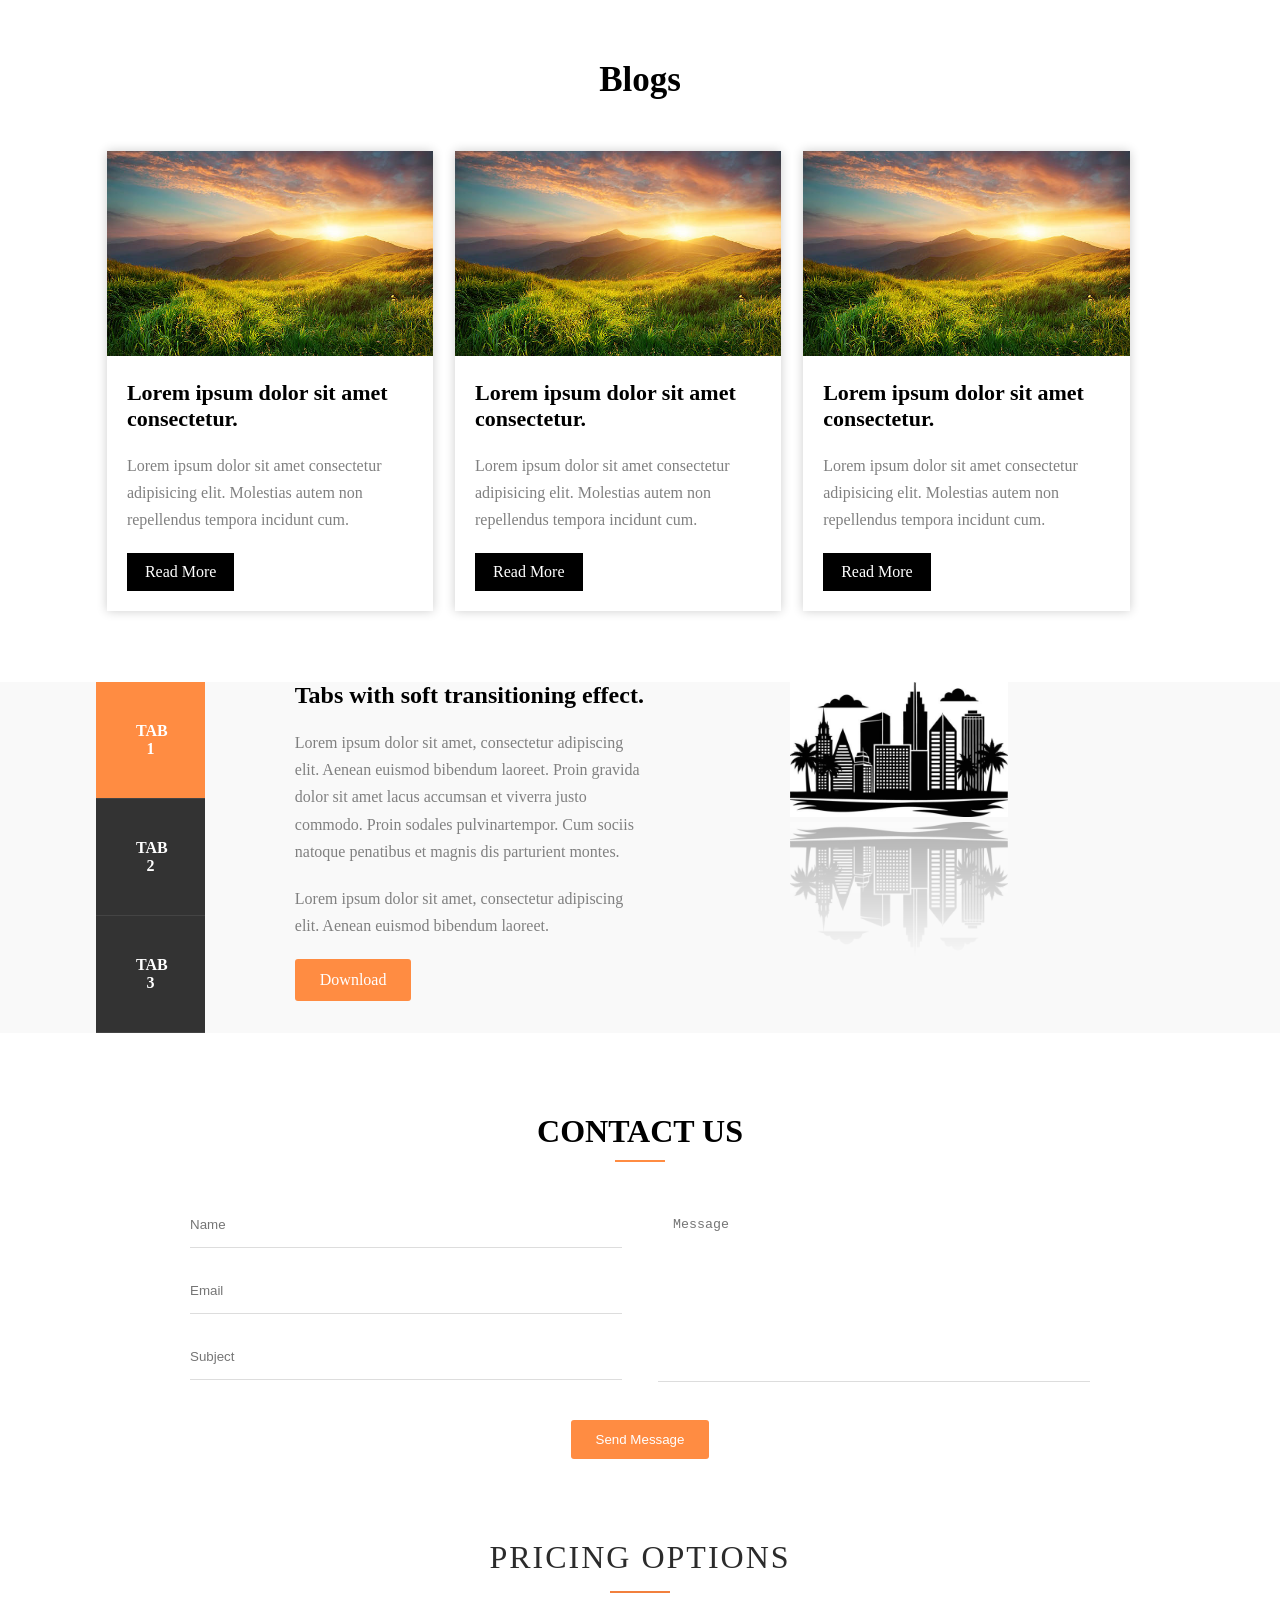
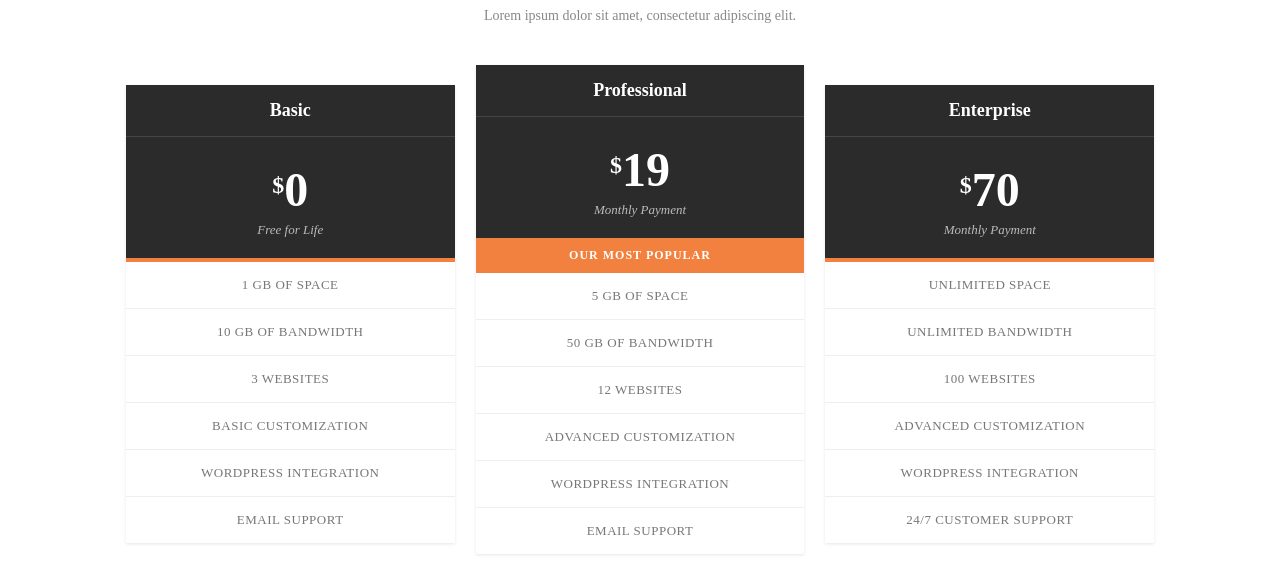
==== css sections/index.html @ 05d9689a "Add files via upload" ====
<!DOCTYPE html>
<html lang="en">
<head>
    <meta charset="UTF-8">
    <meta name="viewport" content="width=device-width, initial-scale=1.0">
    <title>Document</title>

    <link rel="stylesheet" href="css/style.css">

</head>
<body>
   <section class="blogs">

    <h2>Blogs</h2>

    <div class="container">

        <div class="card">
            <img src="images/nature.jpg" alt="">

            <div class="content">
                <h3>Lorem ipsum dolor sit amet consectetur.</h3>

                <p>
                    Lorem ipsum dolor sit amet consectetur adipisicing elit.
                    Molestias autem non repellendus tempora incidunt cum.
                </p>

                <a href="#">Read More</a>
            </div>
        </div><!--

     --><div class="card">
            <img src="images/nature.jpg" alt="">

            <div class="content">
                <h3>Lorem ipsum dolor sit amet consectetur.</h3>

                <p>
                    Lorem ipsum dolor sit amet consectetur adipisicing elit.
                    Molestias autem non repellendus tempora incidunt cum.
                </p>

                <a href="">Read More</a>
            </div>
        </div><!--

     --><div class="card">
            <img src="images/nature.jpg" alt="">

            <div class="content">
                <h3>Lorem ipsum dolor sit amet consectetur.</h3>

                <p>
                    Lorem ipsum dolor sit amet consectetur adipisicing elit.
                    Molestias autem non repellendus tempora incidunt cum.
                </p>

                <a href="">Read More</a>
            </div>
        </div>
    </div>
</section>

 <section class="tabs-section">
    <div class="container">
        <div class="tabs-menu">
            <div class="tab-item active">TAB 1</div>
            <div class="tab-item">TAB 2</div>
            <div class="tab-item">TAB 3</div>
        </div><!-- 
        --><div class="tab-content">
            <h2>Tabs with soft transitioning effect.</h2>
            <p>
             Lorem ipsum dolor sit amet, consectetur adipiscing elit. Aenean euismod 
             bibendum laoreet. Proin gravida dolor sit amet lacus accumsan et viverra 
             justo commodo. Proin sodales pulvinartempor. Cum sociis natoque 
             penatibus et magnis dis parturient montes.</p>
            <p>
              Lorem ipsum dolor sit amet, consectetur adipiscing elit. Aenean euismod 
              bibendum laoreet.</p>
            <a href="#" class="btn-common">Download</a>
        </div><!-- 
        --><div class="tab-image">
            <img src="images/cities.jpg" alt="Cityscape">
        </div>
    </div>
</section>

<section class="contact-section">
    <div class="container">
        <div class="contact-header">
            <h2>CONTACT US</h2>
            <hr class="contact-line"></div>
        </div>
        
        <form class="contact-form">
            <div class="form-left">
                <input type="text" placeholder="Name">
                <input type="email" placeholder="Email">
                <input type="text" placeholder="Subject">
            </div>
            <div class="form-right">
                <textarea placeholder="Message"></textarea>
            </div>
            <div class="form-footer"><button type="button" class="btn-common">Send Message</button></div>
        </form>
    </div>
</section>


<section class="pricing-section">
  <div class="pricing-wrapper">
 
    <div class="header">
      <h1>PRICING OPTIONS</h1>
      <div class="line"></div>
      <p>Lorem ipsum dolor sit amet, consectetur adipiscing elit.</p>
    </div>
 
    <div class="pricing-container">
 
      <div class="plan">
        <div class="plan-header">Basic</div>
        <div class="plan-price">
          <div class="amount"><span class="dollar">$</span>0</div>
          <div class="caption">Free for Life</div>
        </div>
        <div class="plan-border"></div>
        <ul>
          <li>1 GB OF SPACE</li>
          <li>10 GB OF BANDWIDTH</li>
          <li>3 WEBSITES</li>
          <li>BASIC CUSTOMIZATION</li>
          <li>WORDPRESS INTEGRATION</li>
          <li>EMAIL SUPPORT</li>
        </ul>
      </div><!--
 
      --><div class="plan featured">
        <div class="plan-header">Professional</div>
        <div class="plan-price">
          <div class="amount"><span class="dollar">$</span>19</div>
          <div class="caption">Monthly Payment</div>
        </div>
        <div class="plan-badge">OUR MOST POPULAR</div>
        <ul>
          <li>5 GB OF SPACE</li>
          <li>50 GB OF BANDWIDTH</li>
          <li>12 WEBSITES</li>
          <li>ADVANCED CUSTOMIZATION</li>
          <li>WORDPRESS INTEGRATION</li>
          <li>EMAIL SUPPORT</li>
        </ul>
      </div><!--
 
      --><div class="plan">
        <div class="plan-header">Enterprise</div>
        <div class="plan-price">
          <div class="amount"><span class="dollar">$</span>70</div>
          <div class="caption">Monthly Payment</div>
        </div>
        <div class="plan-border"></div>
        <ul>
          <li>UNLIMITED SPACE</li>
          <li>UNLIMITED BANDWIDTH</li>
          <li>100 WEBSITES</li>
          <li>ADVANCED CUSTOMIZATION</li>
          <li>WORDPRESS INTEGRATION</li>
          <li>24/7 CUSTOMER SUPPORT</li>
        </ul>
      </div>
 
    </div>
 
  </div>
</section>
</body>
</html>
---- css sections/css/style.css ----
*{
    margin:0;
    padding:0;
    box-sizing:border-box;
}

.blogs{
    margin:60px auto;
}

.blogs h2{
    text-align:center;
    margin-bottom:40px;
    font-size:35px;
}

.container{
       width: 90%;
       margin: auto
}

.card{
    display: inline-block;
    width:30%;
    margin: 1%;
    background:white;
    box-shadow:0 0 10px rgba(0,0,0,.2);
}

.card img{
    width:100%;
}

.content{
    padding:20px;
}

.content h3{
    margin-bottom:20px;
    font-size:22px;
}

.content p{
    color:gray;
    line-height:1.7;
    margin-bottom:20px;
}

.content a{
    display:inline-block;
    background:black;
    color:white;
    text-decoration:none;
    padding:10px 18px;
}


.container {
    width: 85%;    
    margin: 0 auto; 
}

.tabs-section {
    background-color: #f9f9f9; 
}

.tabs-menu {
    display: inline-block;
    vertical-align: top;
    width: 10%; 
    font-size: 16px;
}

.tab-item {
    padding: 40px; 
    background-color: #333;
    color: white;
    font-weight: bold;
    border-bottom: 1px solid #444;
    text-align: center;
    cursor: pointer;
}

.tab-item.active {
    background-color: #ff8c42;
}

.tab-content {
    display: inline-block;
    vertical-align: top;
    width: 40%;
    margin-left: 50px;
    padding: 0 40px; 
    font-size: 16px;
}

.tab-content h2 { margin-bottom: 20px; }
.tab-content p { color: gray; line-height: 1.7; margin-bottom: 20px; }

.btn-common {
    display: inline-block;
    background: #ff8c42;
    color: white;
    border: none;
    border-radius: 3px;
    text-decoration: none;
    padding: 12px 25px;
}

.tab-image {
    display: inline-block;
    vertical-align: middle;
    width: 20%; 
    margin-left: 100px;
    padding-bottom: 120px; 
}

.tab-image img {
    width: 100%; 
    -webkit-box-reflect: below 5px linear-gradient(transparent, rgba(0,0,0,0.3));
    box-reflect: below 5px linear-gradient(transparent, rgba(0,0,0,0.3));
}

.contact-section {
    padding: 80px 0;
    text-align: center;
}

.contact-header h2 
{    font-size: 32px;
     margin-bottom: 10px; 
}

.contact-line {
    border: none;
    height: 2px;
    background-color: #ff8c42;
    width: 50px;
    margin: 0 auto 40px;
}

.contact-form {
    font-size: 0;
    max-width: 900px;
    margin: 0 auto;
    text-align: left;
}

.form-left, .form-right, .form-footer {
    display: inline-block;
    vertical-align: top;
    font-size: 16px;
}

.form-left { width: 48%; margin-right: 4%; }
.form-right { width: 48%; }

.form-left input {
    width: 100%;
    padding: 15px 0;
    margin-bottom: 20px;
    border: none;
    border-bottom: 1px solid #ddd;
    outline: none;
}

.form-right textarea {
    width: 100%;
    height: 180px;
    padding: 15px;
    border: none;
    border-bottom: 1px solid #ddd;
    outline: none;
    resize: none;
}

.form-footer 
{ 
width: 100%;
text-align: center;
margin-top: 20px;
}

 
.header {
  text-align: center;
  margin-bottom: 50px;
}
 
.header h1 {
  font-size: 32px;
  font-weight: 400;
  color: #2b2b2b;
  letter-spacing: 2px;
}
 
.header .line {
  width: 60px;
  height: 2px;
  background-color: #f2803e;
  margin: 15px auto;
}
 
.header p {
  color: #888;
  font-size: 14px;
}
 
.pricing-wrapper {
  max-width: 1100px;
  margin: 0 auto;
  padding: 0 20px;
}
 
.pricing-container {
  text-align: center;
  font-size: 0;
}
 
.plan {
  display: inline-block;
  vertical-align: top;
  box-sizing: border-box;
  width: 31%;
  margin: 1%;
  font-size: 16px;
  background-color: #ffffff;
  box-shadow: 0 1px 3px rgba(0,0,0,0.1);
}
 
.plan.featured {
  margin-top: calc(1% - 20px);
}
 
.plan-header {
  background-color: #2b2b2b;
  color: #fff;
  text-align: center;
  padding: 15px 0;
  font-size: 18px;
  font-weight: bold;
  border-bottom: 1px solid #444;
}
 
.plan-price {
  background-color: #2b2b2b;
  color: #fff;
  text-align: center;
  padding: 25px 0 20px;
}
 
.plan-price .amount {
  font-size: 48px;
  font-weight: bold;
}
 
.plan-price .dollar {
  font-size: 24px;
  vertical-align: top;
  position: relative;
  top: 10px;
}
 
.plan-price .caption {
  font-size: 13px;
  color: #bbb;
  font-style: italic;
  margin-top: 5px;
}
 
.plan-badge {
  background-color: #f2803e;
  color: #fff;
  text-align: center;
  font-size: 12px;
  font-weight: bold;
  letter-spacing: 1px;
  padding: 10px 0;
}
 
.plan-border {
  height: 4px;
  background-color: #f2803e;
}
 
.plan ul {
  list-style: none;
}
 
.plan ul li {
  text-align: center;
  padding: 15px 10px;
  font-size: 13px;
  color: #777;
  letter-spacing: 0.5px;
  border-bottom: 1px solid #eee;
}
 
.plan ul li:last-child {
  border-bottom: none;
}
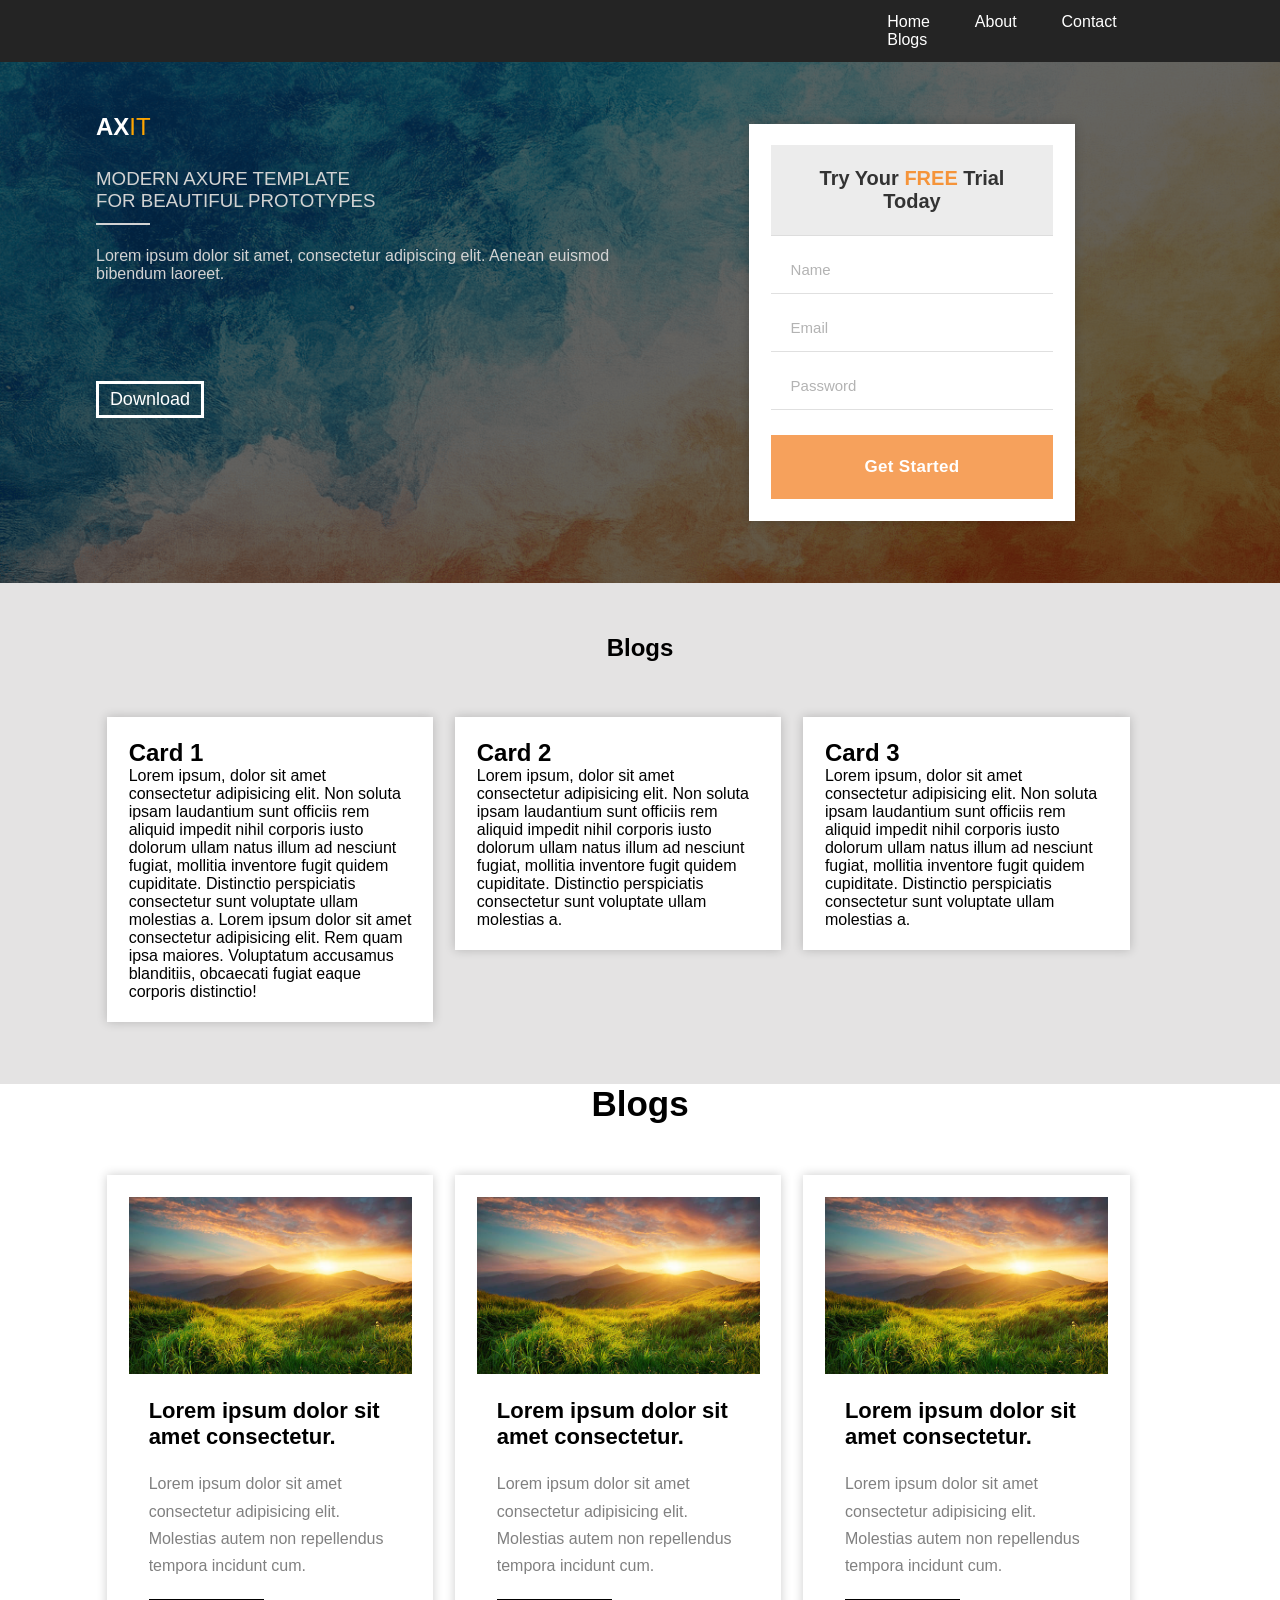
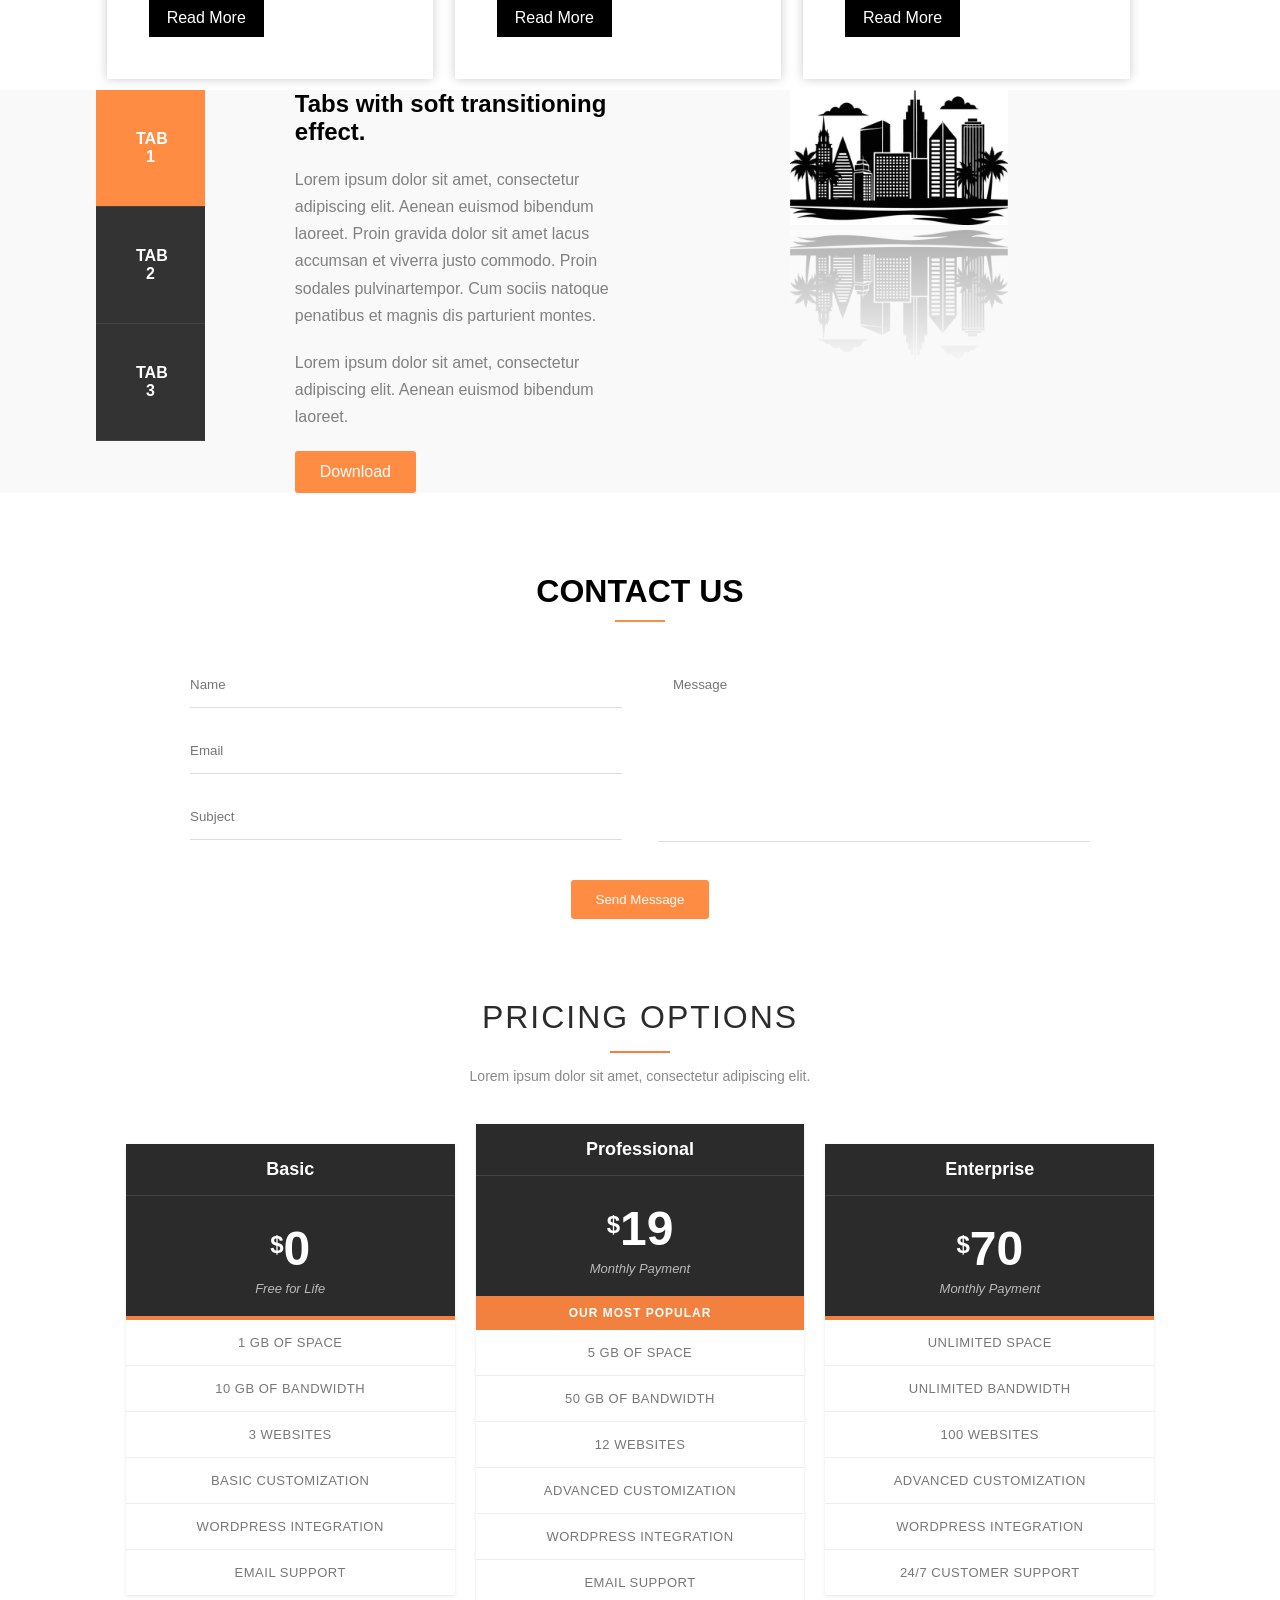
==== commit a0ff313a: "Add files via upload" ====
--- a/css sections/index.html
+++ b/css sections/index.html
@@ -9,6 +9,93 @@
 
 </head>
 <body>
+    <nav class="bg-dark text-white">
+        <div class="container">
+            <a href="" class="d-inline-block">
+                <img src="https://preview.colorlib.com/theme/world/img/core-img/logo.png" alt="">
+            </a>
+            <ul class="float-right">
+                <li class="d-inline-block">
+                    <a href="" class="text-white">Home</a>
+                </li>
+                <li class="d-inline-block">
+                    <a href="">About</a>
+                </li>
+                <li class="d-inline-block">
+                    <a href="">Contact</a>
+                </li>
+                <li class="d-inline-block">
+                    <a href="">Blogs</a>
+                </li>
+            </ul>
+            <div class="clear"></div>
+
+        </div>
+    </nav>
+
+    <section class="bg-img text-center">
+        <div class="overlay padding-top-bottom">
+            <div class="container">
+               <div class="hero-container">
+                <div class="content-left float-left">
+                <h1 class="logo text-white">ax<span>IT</span></h1>
+                <h3 class="description-css">MODERN AXURE TEMPLATE<br>FOR BEAUTIFUL PROTOTYPES</h3>
+                <hr class="divider margin-bottom">
+                <p>Lorem ipsum dolor sit amet, consectetur adipiscing elit. Aenean euismod bibendum laoreet.</p>
+                <button class="btn-download text-white">Download</button>
+             </div>
+             
+            <form>
+            <div class="form-container card">
+             <div class="form-header">
+             Try Your <span>FREE</span> Trial Today
+             </div>
+             <input type="text" placeholder="Name" class="input-field">
+             <input type="email" placeholder="Email" class="input-field">
+             <input type="password" placeholder="Password" class="input-field">
+             <button type="submit" class="btn-started">Get Started</button>
+         </div>
+         </form>
+             </div>
+           <div class="clear"></div>
+        </div>
+      </div>
+    </div>
+  </section>
+
+    <section class="bg-light padding-top-bottom">
+        <div class="container">
+            <h2 class="text-center margin-bottom">Blogs</h2>
+            <div class="card float-left">
+                <h2>Card 1</h2>
+                <p>Lorem ipsum, dolor sit amet consectetur adipisicing elit. Non soluta ipsam laudantium sunt officiis
+                    rem aliquid impedit nihil corporis iusto dolorum ullam natus illum ad nesciunt fugiat, mollitia
+                    inventore fugit quidem cupiditate. Distinctio perspiciatis consectetur sunt voluptate ullam
+                    molestias a.
+                    Lorem ipsum dolor sit amet consectetur adipisicing elit. Rem quam ipsa maiores. Voluptatum accusamus
+                    blanditiis, obcaecati fugiat eaque corporis distinctio!
+                </p>
+
+            </div>
+            <div class="card float-left margin-left-right">
+                <h2>Card 2</h2>
+                <p>Lorem ipsum, dolor sit amet consectetur adipisicing elit. Non soluta ipsam laudantium sunt officiis
+                    rem aliquid impedit nihil corporis iusto dolorum ullam natus illum ad nesciunt fugiat, mollitia
+                    inventore fugit quidem cupiditate. Distinctio perspiciatis consectetur sunt voluptate ullam
+                    molestias a.</p>
+            </div>
+            <div class="card float-left">
+                <h2>Card 3</h2>
+                <p>Lorem ipsum, dolor sit amet consectetur adipisicing elit. Non soluta ipsam laudantium sunt officiis
+                    rem aliquid impedit nihil corporis iusto dolorum ullam natus illum ad nesciunt fugiat, mollitia
+                    inventore fugit quidem cupiditate. Distinctio perspiciatis consectetur sunt voluptate ullam
+                    molestias a.</p>
+            </div>
+            <div class="clear"></div>
+
+
+        </div>
+    </section>
    <section class="blogs">
 
     <h2>Blogs</h2>
--- a/css sections/css/style.css
+++ b/css sections/css/style.css
@@ -1,8 +1,210 @@
-*{
-    margin:0;
-    padding:0;
-    box-sizing:border-box;
-}
+* {
+    margin: 0;
+    padding: 0;
+    box-sizing: border-box;
+    font-family: sans-serif;
+}
+
+a {
+    text-decoration: none;
+    color: inherit;
+}
+
+ul {
+    list-style: none;
+}
+
+
+
+/* Global Style */
+.container {
+    width: 80%;
+    margin: auto;
+}
+
+.bg-light {
+    background-color: rgb(228, 227, 227);
+}
+
+.padding-top-bottom {
+    padding: 4% 0%;
+}
+
+.text-center {
+    text-align: center
+}
+
+.margin-bottom {
+    margin-bottom: 4%;
+}
+
+.float-left {
+    float: left;
+}
+
+.float-right {
+    float: right;
+}
+
+.clear {
+    clear: both;
+}
+
+.margin-left-right {
+    margin: 0% 5%;
+}
+
+.bg-dark {
+    background-color: rgb(36, 36, 36);
+}
+
+.text-white {
+    color: white;
+}
+
+.d-inline-block {
+    display: inline-block;
+}
+.description-css{
+  font-weight: 200;
+  letter-spacing: 3;
+  margin-bottom:2%;
+}
+
+
+
+/* Custom Style */
+nav {
+    color: white;
+    padding: 1% 0%;
+}
+
+nav ul {
+    width: 31%;
+}
+
+nav li {
+    margin-left: 12%;
+}
+
+.card {
+    width: 30%;
+    background-color: white;
+    box-shadow: 0px 0px 4px 3px gray;
+    padding: 2%;
+ 
+}
+
+.bg-img{
+    background-image: url(../images/img-bac.jpg);
+    background-size: 100% 150%;
+    
+}
+
+.overlay{
+    height: 100%;
+    background-color: rgba(0, 0, 0, 0.6);
+}
+
+
+.content-left{
+    vertical-align: top;
+    width: 50%; 
+    text-align: left; 
+    color: lightgray;
+  }
+.form-container {
+  vertical-align: top;
+    width: 35%; 
+    background-color: lightgray;
+}
+
+.logo {
+    font-weight: bold;
+    text-transform: uppercase;
+    margin-bottom: 5%;
+}
+
+.logo span {
+    font-weight: lighter; 
+    color: orange;  
+    margin-bottom: 5%;    
+}
+
+.divider{
+    width: 10%;
+    margin: 19% left;
+    border: 1px solid lightgray;
+}
+
+.btn-download{
+    margin-top: 18%;
+    padding: 1% 2%;
+    font-size: 18px;
+    background-color: transparent;
+    border: 3px solid white;
+}
+
+.form-header {
+  background-color: #ececec;
+  padding: 22px 20px;
+  text-align: center;
+  font-weight: 700;
+  font-size: 20px;
+  color: #333;
+  border-bottom: 1px solid #ddd;
+}
+ 
+.form-header span {
+  color: #f5943a;
+  text-transform: uppercase;
+}
+ 
+.input-field {
+  display: block;
+  width: 100%;
+  margin: 25px auto 0;
+  padding: 0 20px 15px;
+  border: none;
+  border-bottom: 1px solid #e0e0e0;
+  font-size: 15px;
+  color: #333;
+}
+ 
+.input-field::placeholder {
+  color: #b3b3b3;
+}
+ 
+.input-field:last-of-type {
+  margin-bottom: 25px;
+}
+ 
+.btn-started {
+  display: block;
+  width: 100%;
+  padding: 22px 0;
+  border: none;
+  background-color: #f6a15c;
+  color: #fff;
+  font-weight: 700;
+  font-size: 17px;
+  letter-spacing: 0.3px;
+}
+ 
+ 
+
+
+
+
+
+
+
+<!------------------------------------------------------------------------------------------------------------------->
+
+
+
+
+
 
 .blogs{
     margin:60px auto;
